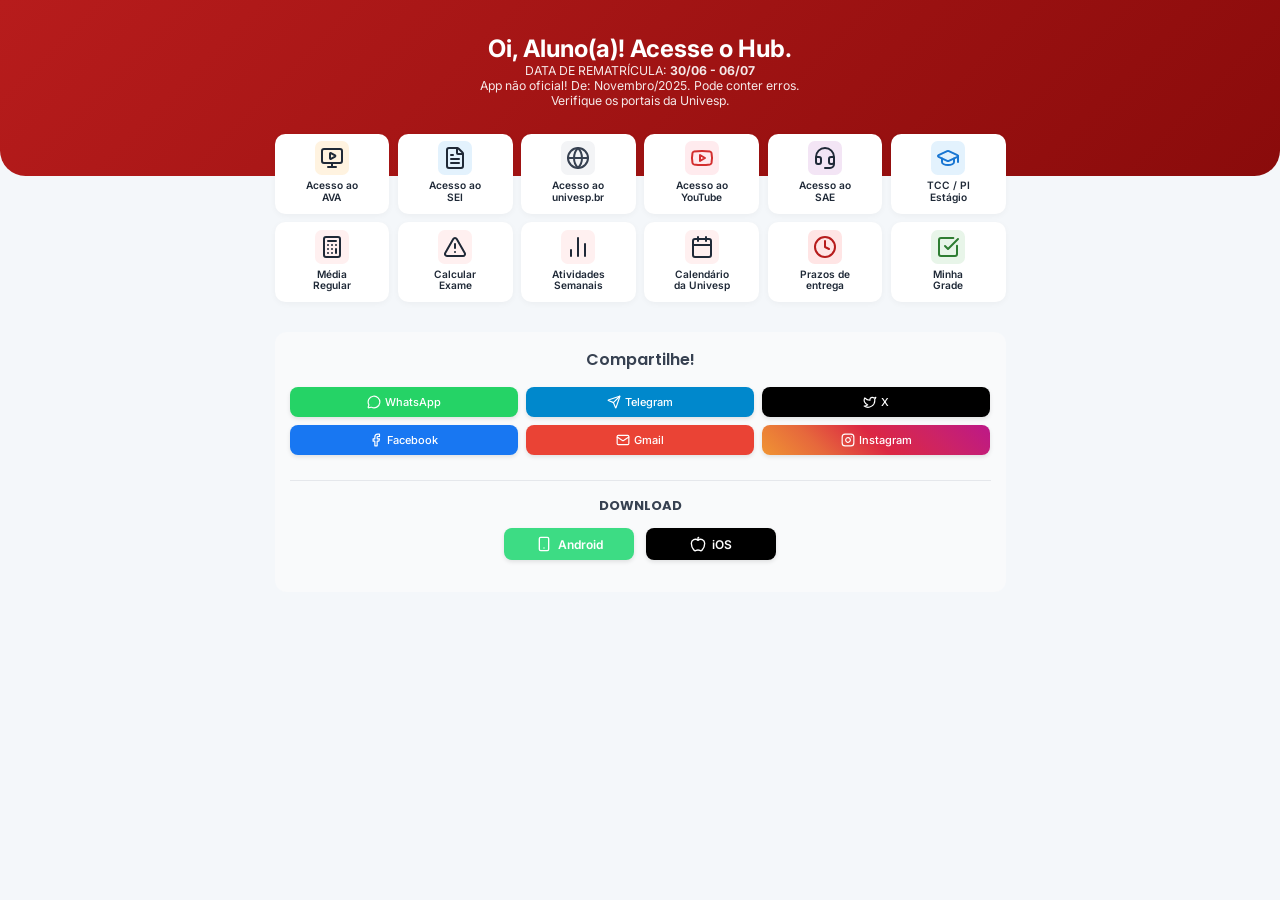
==== UniPWA/index.html @ aabe6426 "Add files via upload" ====
<!DOCTYPE html>
<html lang="pt-br">
<head>
    <meta charset="UTF-8">
    <meta name="viewport" content="width=device-width, initial-scale=1.0">
    
    <title>Univesp Hub | Calculadora, Média Final, AVA, SEI, Exame</title>
    <meta name="description" content="Calculadora de Notas Univesp: Calcule sua média final e nota de exame. Acesse o AVA, SEI.">
    <meta name="keywords" content="Univesp, Calculadora de Notas, Média Final, Exame Univesp, AVA Univesp, SEI Univesp, Ferramentas Acadêmicas, PWA Univesp">
    <meta name="author" content="Estudante Univesp">
    <meta name="robots" content="index, follow">
    
    <link rel="icon" type="image/webp" href="Univesplogo.webp">
    <link rel="apple-touch-icon" href="Univesplogo.webp">
    
    <link rel="manifest" href="manifest.json">
    <meta name="theme-color" content="#b71c1c">

    <meta property="og:type" content="website">
    <meta property="og:url" content="https://univespcalculadora.netlify.app/">
    <meta property="og:title" content="Univesp Hub | Calculadora de Notas e Ferramentas">
    <meta property="og:description" content="Calculadora de Notas Univesp: Calcule sua média final, nota de exame e acesse rapidamente o AVA, SEI e SAE. App não oficial feito por um aluno.">
    <meta property="og:image" content="https://univespcalculadora.netlify.app/Univesplogo.webp">

    <meta property="twitter:card" content="summary_large_image">
    <meta property="twitter:url" content="https://univespcalculadora.netlify.app/">
    <meta property="twitter:title" content="Univesp Hub | Calculadora de Notas e Ferramentas">
    <meta property="twitter:description" content="Calculadora de Notas Univesp: Calcule sua média final, nota de exame e acesse rapidamente o AVA, SEI e SAE. App não oficial.">
    <meta property="twitter:image" content="https://univespcalculadora.netlify.app/Univesplogo.webp">

    <link rel="canonical" href="https://univespcalculadora.netlify.app/">

    <link rel="preconnect" href="https://fonts.googleapis.com">
    <link rel="preconnect" href="https://fonts.gstatic.com" crossorigin>
    <link href="https://fonts.googleapis.com/css2?family=Inter:wght@400;500;600&family=Poppins:wght@500;600;700&display=swap" rel="stylesheet">

    <script src="lucide.js"></script>

    <script src="https://cdn.onesignal.com/sdks/web/v16/OneSignalSDK.page.js" defer></script>

    <link rel="stylesheet" href="main.css">
  
    <script type="application/ld+json">
    {
      "@context": "https://schema.org",
      "@type": "WebApplication",
      "name": "Calculadora de Notas e Ferramentas Univesp (App Não Oficial)",
      "url": "https://univespcalculadora.netlify.app/",
      "image": "https://univespcalculadora.netlify.app/Univesplogo.webp",
      "description": "Aplicativo web progressivo (PWA) e calculadora de notas NÃO OFICIAL para alunos da Univesp, incluindo ferramentas de cálculo de média, exame e links úteis para os portais da instituição.",
      "applicationCategory": "EducationalApplication",
      "operatingSystem": "All",
      "author": { 
        "@type": "Person", 
        "name": "Estudante Univesp" 
      },
      "aggregateRating": {
        "@type": "AggregateRating",
        "ratingValue": "4.8",
        "reviewCount": "250"
      },
      "offers": {
        "@type": "Offer",
        "price": "0",
        "priceCurrency": "BRL"
      }
    }
    </script>

    <script>
      window.OneSignalDeferred = window.OneSignalDeferred || [];
      OneSignalDeferred.push(function(OneSignal) {
        OneSignal.init({
          appId: "c322be8d-cbcd-40a0-b928-5b3fff29e3ed",
          safari_web_id: "web.onesignal.auto.xxxxx",
          notifyButton: {
            enable: true,
            size: 'medium',
            theme: 'default',
            position: 'bottom-right',
            showCredit: false,
            text: {
                'tip.state.unsubscribed': 'Receber lembretes de prazos',
                'tip.state.subscribed': 'Você está inscrito nos lembretes',
                'tip.state.blocked': 'Você bloqueou as notificações',
                'message.action.subscribed': 'Obrigado por se inscrever!',
                'message.action.resubscribed': 'Você está inscrito novamente.',
                'message.action.unsubscribed': 'Você não receberá mais lembretes.',
                'dialog.main.title': 'Gerenciar Notificações',
                'dialog.main.button.subscribe': 'INSCREVER',
                'dialog.main.button.unsubscribe': 'SAIR',
                'dialog.blocked.title': 'Desbloquear Notificações',
                'dialog.blocked.message': 'Siga as instruções para permitir as notificações.'
            }
          },
          allowLocalhostAsSecureOrigin: true,
        });
      });
    </script>

    <script async src="https://www.googletagmanager.com/gtag/js?id=G-JT80KW5HKK"></script>
    <script>
      window.dataLayer = window.dataLayer || [];
      function gtag(){dataLayer.push(arguments);}
      gtag('js', new Date());

      gtag('config', 'G-JT80KW5HKK');

      window.addEventListener('appinstalled', () => {
        gtag('event', 'pwa_install', { 
            'event_category': 'App', 
            'event_label': 'Instalacao_Sucesso',
            'value': 1
        });
      });
    </script>

</head>

<body>
        <h1 style="position: absolute; width: 1px; height: 1px; padding: 0; margin: -1px; overflow: hidden; clip: rect(0, 0, 0, 0); border: 0;">Univesp: Calculadora de Notas e Média</h1>

        <header>
            <h2>Oi, Aluno(a)! Acesse o Hub.</h2>
            <p>DATA DE REMATRÍCULA: <strong> 30/06 - 06/07</strong></p>
            <p>App não oficial! De: Novembro/2025. Pode conter erros. <br> Verifique os portais da Univesp. </p>
        </header>

        <div class="container">
        
        <div class="menu-grid">
            <a href="https://ava.univesp.br/" target="_blank" class="menu-item ava" aria-label="Acessar o AVA Univesp">
                <div class="icon-box"><i data-lucide="monitor-play"></i></div>
                <span>Acesso ao <br> AVA</span>
            </a>
            <a href="https://sei.univesp.br/" target="_blank" class="menu-item sei" aria-label="Acessar o SEI Univesp">
                <div class="icon-box"><i data-lucide="file-text"></i></div>
                <span>Acesso ao <br> SEI</span>
            </a>
            <a href="https://univesp.br/" target="_blank" class="menu-item" aria-label="Acessar o Site da Univesp">
                <div class="icon-box" style="background: #f3f4f6;">
                <i data-lucide="globe" style="color: #374151;"></i>
                </div>
                <span>Acesso ao <br> univesp.br</span>
            </a>

            <a href="https://www.youtube.com/@univesptv/featured" target="_blank"   class="menu-item" aria-label="Acessar o Canal da Univesp TV no YouTube">
                <div class="icon-box" style="background: #ffebee;">
                <i data-lucide="youtube" style="color: #d32f2f;"></i>
                </div>
                <span>Acesso ao <br> YouTube</span>
            </a>
            
            <a href="https://atendimento.univesp.br/sae/portal.html" target="_blank" class="menu-item sae" aria-label="Acessar o Sistema de Atendimento ao Estudante (SAE)">
                <div class="icon-box"><i data-lucide="headset"></i></div>
                <span>Acesso ao <br> SAE</span>
            </a>

            <a href="tcc-pi-estagio.html" class="menu-item" aria-label="Informações sobre TCC, PI e Estágio">
                <div class="icon-box" style="background: #e3f2fd;">
                <i data-lucide="graduation-cap" style="color: #1976d2;"></i>
                </div>
                <span>TCC / PI<br>Estágio<small></small></span>
            </a>

            <a href="media-final.html" class="menu-item" aria-label="Calculadora de Média Regular">
                <div class="icon-box"><i data-lucide="calculator"></i></div>
                <span>Média <br> Regular<small></small></span>
            </a>
            <a href="exame.html" class="menu-item" aria-label="Calculadora para Nota de Exame">
                <div class="icon-box"><i data-lucide="alert-triangle"></i></div>
                <span>Calcular <br> Exame</span>
            </a>
            <a href="porcentagemsemanas.html" class="menu-item" aria-label="Visualizar Pesos Semanais das Atividades">
                <div class="icon-box"><i data-lucide="bar-chart-2"></i></div>
                <span>Atividades <br> Semanais</span>
            </a>
    
            <a href="calendario.html" class="menu-item" aria-label="Acessar o Calendário Acadêmico">
                <div class="icon-box"><i data-lucide="calendar"></i></div>
                <span>Calendário <br> da Univesp</span>
            </a>
            <a href="prazo-final-de-entrega-univesp-alarme-atividades.html" class="menu-item" aria-label="Visualizar Prazos Finais de Entrega">
                <div class="icon-box" style="background: #ffe5e5;"><i data-lucide="clock" style="color: #b71c1c;"></i></div>
                <span>Prazos de <br> entrega<small></small></span>
            </a>

            <a href="minha-grade-de-materias-curso-univesp.html" class="menu-item" aria-label="Visualizar Minha Grade e Progresso">
                <div class="icon-box" style="background: #e8f5e9;"><i data-lucide="check-square" style="color: #2e7d32;"></i></div>
                <span>Minha <br> Grade<small></small></span>
            </a>

        </div>

        <div class="social-share" style="text-align: center; margin: 30px 0 10px 0; padding: 15px; background: #f9fafb; border-radius: 12px;">
            <p style="margin-bottom: 15px; font-weight: 600; color: #374151; font-family: 'Poppins', sans-serif;">Compartilhe!</p>
            <div style="display: grid; grid-template-columns: repeat(3, 1fr); gap: 8px; max-width: 100%; margin: 0 auto;">
                
                <a href="https://api.whatsapp.com/send?text=Confira%20o%20Univesp%20Hub!%20Calculadora%20de%20Notas%20e%20Ferramentas:%20https://univespcalculadora.netlify.app/" target="_blank" style="display: flex; justify-content: center; align-items: center; gap: 4px; padding: 8px 5px; background: #25D366; color: #fff; text-decoration: none; border-radius: 8px; font-weight: 500; font-family: 'Inter', sans-serif; font-size: 11px; box-shadow: 0 2px 4px rgba(0,0,0,0.1); width: 100%; box-sizing: border-box;">
                    <i data-lucide="message-circle" style="width: 14px; height: 14px;"></i> WhatsApp
                </a>
                
                <a href="https://t.me/share/url?url=https://univespcalculadora.netlify.app/&text=Confira%20o%20Univesp%20Hub!%20Calculadora%20de%20Notas%20e%20Ferramentas%20para%20alunos." target="_blank" style="display: flex; justify-content: center; align-items: center; gap: 4px; padding: 8px 5px; background: #0088cc; color: #fff; text-decoration: none; border-radius: 8px; font-weight: 500; font-family: 'Inter', sans-serif; font-size: 11px; box-shadow: 0 2px 4px rgba(0,0,0,0.1); width: 100%; box-sizing: border-box;">
                    <i data-lucide="send" style="width: 14px; height: 14px;"></i> Telegram
                </a>

                <a href="https://twitter.com/intent/tweet?url=https://univespcalculadora.netlify.app/&text=Confira%20o%20Univesp%20Hub!%20Calculadora%20de%20Notas%20e%20Ferramentas%20para%20alunos." target="_blank" style="display: flex; justify-content: center; align-items: center; gap: 4px; padding: 8px 5px; background: #000000; color: #fff; text-decoration: none; border-radius: 8px; font-weight: 500; font-family: 'Inter', sans-serif; font-size: 11px; box-shadow: 0 2px 4px rgba(0,0,0,0.1); width: 100%; box-sizing: border-box;">
                    <i data-lucide="twitter" style="width: 14px; height: 14px;"></i> X
                </a>

                <a href="https://www.facebook.com/sharer/sharer.php?u=https://univespcalculadora.netlify.app/" target="_blank" style="display: flex; justify-content: center; align-items: center; gap: 4px; padding: 8px 5px; background: #1877F2; color: #fff; text-decoration: none; border-radius: 8px; font-weight: 500; font-family: 'Inter', sans-serif; font-size: 11px; box-shadow: 0 2px 4px rgba(0,0,0,0.1); width: 100%; box-sizing: border-box;">
                    <i data-lucide="facebook" style="width: 14px; height: 14px;"></i> Facebook
                </a>

                <a href="mailto:?subject=Dica:%20Univesp%20Hub&body=Oi!%20Dá%20uma%20olhada%20nessa%20Calculadora%20de%20Notas%20e%20Hub%20da%20Univesp:%20https://univespcalculadora.netlify.app/" target="_blank" style="display: flex; justify-content: center; align-items: center; gap: 4px; padding: 8px 5px; background: #EA4335; color: #fff; text-decoration: none; border-radius: 8px; font-weight: 500; font-family: 'Inter', sans-serif; font-size: 11px; box-shadow: 0 2px 4px rgba(0,0,0,0.1); width: 100%; box-sizing: border-box;">
                    <i data-lucide="mail" style="width: 14px; height: 14px;"></i> Gmail
                </a>

                <a href="https://www.instagram.com/" target="_blank" style="display: flex; justify-content: center; align-items: center; gap: 4px; padding: 8px 5px; background: linear-gradient(45deg, #f09433 0%, #e6683c 25%, #dc2743 50%, #cc2366 75%, #bc1888 100%); color: #fff; text-decoration: none; border-radius: 8px; font-weight: 500; font-family: 'Inter', sans-serif; font-size: 11px; box-shadow: 0 2px 4px rgba(0,0,0,0.1); width: 100%; box-sizing: border-box;">
                    <i data-lucide="instagram" style="width: 14px; height: 14px;"></i> Instagram
                </a>
            </div>



            <div style="margin-top: 25px; padding-top: 15px; border-top: 1px solid #e5e7eb;">
                <p style="margin-bottom: 12px; font-weight: 700; color: #374151; font-family: 'Poppins', sans-serif; font-size: 13px; text-transform: uppercase;">Download</p>
                <div style="display: flex; justify-content: center; gap: 12px;">
                    <button id="install-btn" aria-label="Instalar no Android" style="display: flex; justify-content: center; align-items: center; gap: 6px; padding: 8px 16px; background: #3DDC84; color: #fff; border: none; border-radius: 8px; font-weight: 600; font-family: 'Inter', sans-serif; font-size: 12px; box-shadow: 0 2px 4px rgba(0,0,0,0.1); cursor: pointer; width: 130px; flex: 0 0 130px; box-sizing: border-box;">
                        <i data-lucide="smartphone" style="width: 16px; height: 16px;"></i> Android
                    </button>
                    <button id="install-btn" aria-label="Instruções para iOS" style="display: flex; justify-content: center; align-items: center; gap: 6px; padding: 8px 16px; background: #000000; color: #fff; border: none; border-radius: 8px; font-weight: 600; font-family: 'Inter', sans-serif; font-size: 12px; box-shadow: 0 2px 4px rgba(0,0,0,0.1); cursor: pointer; width: 130px; flex: 0 0 130px; box-sizing: border-box;" onclick="alert('Para instalar no iOS:\n\n1. Abra este site no Safari.\n2. Toque no botão Compartilhar (quadrado com uma seta para cima).\n3. Role para baixo e selecione \'Adicionar à Tela de Início\'.\n4. Confirme tocando em \'Adicionar\'.')">
                        <i data-lucide="apple" style="width: 16px; height: 16px;"></i> iOS
                    </button>
                </div>
            </div>


        </div>



        </div>

    <script>
        if (typeof lucide !== 'undefined') {
            lucide.createIcons();
        }

        // Script para fazer o botão de download do Android funcionar (PWA)
        let deferredPrompt = null;
        const installBtn = document.getElementById('install-btn');

        window.addEventListener('beforeinstallprompt', (e) => {
            // Previne o Chrome de mostrar o mini-infobar automaticamente
            e.preventDefault();
            // Salva o evento para ser acionado depois
            deferredPrompt = e;
        });

        installBtn.addEventListener('click', async () => {
            if (deferredPrompt !== null) {
                // Mostra o prompt de instalação
                deferredPrompt.prompt();
                // Aguarda a resposta do usuário
                const { outcome } = await deferredPrompt.userChoice;
                if (outcome === 'accepted') {
                    console.log('Usuário aceitou a instalação do PWA');
                } else {
                    console.log('Usuário recusou a instalação do PWA');
                }
                // Limpa a variável, já que o prompt só pode ser usado uma vez
                deferredPrompt = null;
            } else {
                alert('A instalação direta pelo botão não está disponível neste momento (ou o app já está instalado). Tente instalar pelo menu do seu navegador selecionando "Adicionar à tela inicial".');
            }
        });
    </script>
    
</body>

</html>
---- UniPWA/main.css ----
:root {
    --primary: #b71c1c;
    --primary-gradient: linear-gradient(135deg, #b71c1c 0%, #8a0b0b 100%);
    --secondary: #ff5252;
    --bg-color: #f4f7fa;
    --card-bg: #ffffff;
    --text-main: #1f2937;
    --text-muted: #6b7280;
    --shadow-sm: 0 1.7px 6.8px rgba(0,0,0,0.04); /* 15% a menos */
    --shadow-md: 0 8.5px 25.5px rgba(0,0,0,0.08); /* 15% a menos */
    --radius: 13.6px; /* 16px - 15% */
    --success-bg: #d4edda;
    --success-text: #155724;
    --error-bg: #f8d7da;
    --error-text: #721c24;
}

* { box-sizing: border-box; margin: 0; padding: 0; -webkit-tap-highlight-color: transparent; }

body {
    font-family: 'Inter', sans-serif;
    background-color: var(--bg-color);
    color: var(--text-main);
    min-height: 100vh;
    display: flex;
    flex-direction: column;
    overflow-y: auto; 
}

header {
    background: var(--primary-gradient);
    color: white;
    padding: 34px 20px 68px; /* Redução de 15% */
    border-bottom-left-radius: 25.5px; /* Redução de 15% */
    border-bottom-right-radius: 25.5px; /* Redução de 15% */
    text-align: left;
    position: relative;
    z-index: 1;
}

header h1 { 
    font-family: 'Poppins', sans-serif;
    font-size: 1.4875rem; /* 1.75rem - 15% */
    font-weight: 700;
    margin-bottom: 3.4px; /* Redução de 15% */
    letter-spacing: -0.425px; /* Redução de 15% */
}

header p { opacity: 0.9; font-size: 0.8075rem; /* 0.95rem - 15% */ font-weight: 400; }

/* --- Containers --- */
.container {
    flex: 1;
    padding: 0 17px 17px; /* Redução de 15% */
    max-width: 510px; /* 600px - 15% */
    margin: -34px auto 0; /* -40px - 15% */
    width: 100%;
    position: relative;
    z-index: 2;
}

/* Container específico para calculadoras */
.calc-container {
    background-color: var(--card-bg);
    padding: 21.25px; /* 25px - 15% */
    border-radius: var(--radius);
    box-shadow: var(--shadow-md);
    text-align: center;
    margin-top: 0; 
}

/* --- Menu (Mantido) --- */
#install-btn { 
    display: none; 
    background: #10b981; 
    color: white; 
    border: none; 
    padding: 13.6px; /* 16px - 15% */
    border-radius: var(--radius); 
    width: 100%; 
    margin-bottom: 17px; /* 20px - 15% */
    font-family: 'Poppins', sans-serif; 
    font-weight: 600; 
    cursor: pointer; 
    box-shadow: 0 6.8px 17px rgba(16, 185, 129, 0.3); /* Redução de 15% */
    align-items: center; 
    justify-content: center; 
    gap: 8.5px; /* 10px - 15% */
    transition: transform 0.2s; 
    animation: pulse 2s infinite; 
    font-size: 0.85rem; /* Reduzindo fonte */
}
@keyframes pulse { 0% { box-shadow: 0 0 0 0 rgba(16, 185, 129, 0.4); } 70% { box-shadow: 0 0 0 8.5px rgba(16, 185, 129, 0); } 100% { box-shadow: 0 0 0 0 rgba(16, 185, 129, 0); } }
#install-btn:active { transform: scale(0.98); }

.menu-grid { display: grid; grid-template-columns: repeat(2, 1fr); gap: 13.6px; /* 16px - 15% */ }
.menu-item { 
    background: var(--card-bg); 
    border-radius: var(--radius); 
    padding: 20.4px 13.6px; /* 24px/16px - 15% */
    text-decoration: none; 
    color: var(--text-main); 
    display: flex; 
    flex-direction: column; 
    align-items: center; 
    justify-content: center; 
    box-shadow: var(--shadow-sm); 
    border: 1px solid rgba(255,255,255,0.5); 
    transition: all 0.3s cubic-bezier(0.25, 0.8, 0.25, 1); 
    text-align: center; 
    height: 119px; /* 140px - 15% */
    position: relative; 
    overflow: hidden; 
}
.menu-item:hover { transform: translateY(-4.25px); /* -5px - 15% */ box-shadow: var(--shadow-md); }
.menu-item:active { transform: scale(0.98); }
.icon-box { 
    width: 42.5px; /* 50px - 15% */
    height: 42.5px; /* 50px - 15% */
    background: #fff0f0; 
    border-radius: 11.9px; /* 14px - 15% */
    display: flex; 
    align-items: center; 
    justify-content: center; 
    margin-bottom: 10.2px; /* 12px - 15% */
}
.menu-item i { color: var(--primary); stroke-width: 2.5px; width: 20px; height: 20px; /* Redução nos ícones */ }
.menu-item span { font-weight: 600; font-size: 0.7225rem; /* 0.85rem - 15% */ line-height: 1.3; color: var(--text-main); }
.menu-item small { display: block; font-weight: 400; color: var(--text-muted); font-size: 0.6375rem; /* 0.75rem - 15% */ margin-top: 1.7px; /* 2px - 15% */ }
.menu-item.ava .icon-box { background: #fff3e0; } .menu-item.ava i { color: #f57c00; }
.menu-item.sei .icon-box { background: #e3f2fd; } .menu-item.sei i { color: #1976d2; }
.menu-item.sae .icon-box { background: #f3e5f5; } .menu-item.sae i { color: #9c27b0; }

footer { text-align: center; padding: 25.5px 17px; /* Redução de 15% */ font-size: 0.6375rem; /* 0.75rem - 15% */ color: var(--text-muted); margin-top: auto; }
footer a { color: var(--primary); text-decoration: none; }

@media (min-width: 600px) {
    .menu-grid { grid-template-columns: repeat(3, 1fr); }
    header { text-align: center; padding-bottom: 68px; } /* Ajuste Desktop - 15% */
    .container { margin-top: -42.5px; /* -50px - 15% */ }
}

/* --- Elementos da Calculadora --- */

/* Botão de Ajuda */
.btn-help-link {
    background: none; border: none; color: var(--primary); font-size: 0.7225rem; /* 0.85rem - 15% */ font-weight: 600; cursor: pointer; display: inline-flex; align-items: center; gap: 5.1px; /* 6px - 15% */ margin-bottom: 17px; /* 20px - 15% */ padding: 6.8px 10.2px; /* 8px/12px - 15% */ border-radius: 6.8px; /* 8px - 15% */ background-color: #fff0f0; transition: background 0.2s;
}
.btn-help-link:hover { background-color: #ffe0e0; }

.input-group { text-align: left; margin-bottom: 12.75px; /* 15px - 15% */ }
.input-group label { display: block; font-weight: 600; margin-bottom: 5.1px; /* 6px - 15% */ color: var(--text-main); font-size: 0.765rem; /* 0.9rem - 15% */ }
.input-group input { width: 100%; padding: 11.9px; /* 14px - 15% */ border: 1px solid #e5e7eb; border-radius: 8.5px; /* 10px - 15% */ font-size: 13.6px; /* 16px - 15% */ box-sizing: border-box; background-color: #f9fafb; transition: border-color 0.2s; }
.input-group input:focus { outline: none; border-color: var(--primary); background-color: white; }

.btn-calc, .btn-simular, .btn-back { width: 100%; padding: 11.9px; /* 14px - 15% */ border: none; border-radius: 8.5px; /* 10px - 15% */ font-size: 0.85rem; /* 1rem - 15% */ font-weight: 600; cursor: pointer; margin-top: 8.5px; /* 10px - 15% */ font-family: 'Inter', sans-serif; transition: opacity 0.2s; }
.btn-calc { background-color: var(--primary); color: white; }
.btn-simular { background-color: #ffb74d; color: #4e342e; }
.btn-back { background: transparent; color: var(--text-muted); margin-top: 17px; /* 20px - 15% */ font-size: 0.765rem; /* 0.9rem - 15% */ }
.btn-calc:active, .btn-simular:active { opacity: 0.8; }

#resultado { margin-top: 17px; /* 20px - 15% */ padding: 12.75px; /* 15px - 15% */ border-radius: 8.5px; /* 10px - 15% */ display: none; line-height: 1.5; }
.aprovado { background-color: var(--success-bg); color: var(--success-text); border: 1px solid #c3e6cb; }
.reprovado { background-color: var(--error-bg); color: var(--error-text); border: 1px solid #f5c6cb; }

/* --- MODAL (POPUP) --- */
.modal-overlay { display: none; position: fixed; top: 0; left: 0; width: 100%; height: 100%; background: rgba(0, 0, 0, 0.6); z-index: 1000; align-items: center; justify-content: center; padding: 17px; /* 20px - 15% */ backdrop-filter: blur(3px); }
.modal-content { background: white; width: 100%; max-width: 500px; border-radius: 17px; /* 20px - 15% */ padding: 20.4px; /* 24px - 15% */ position: relative; max-height: 90vh; overflow-y: auto; box-shadow: 0 17px 34px rgba(0,0,0,0.2); /* 20px/40px - 15% */ animation: slideUp 0.3s ease-out; }
@keyframes slideUp { from { transform: translateY(17px); /* 20px - 15% */ opacity: 0; } to { transform: translateY(0); opacity: 1; } }
.modal-header { display: flex; justify-content: space-between; align-items: center; margin-bottom: 13.6px; /* 16px - 15% */ border-bottom: 1px solid #eee; padding-bottom: 8.5px; /* 10px - 15% */ }
.modal-header h3 { font-size: 0.935rem; /* 1.1rem - 15% */ color: var(--text-main); font-weight: 700; }
.close-modal { background: none; border: none; font-size: 1.275rem; /* 1.5rem - 15% */ color: var(--text-muted); cursor: pointer; line-height: 1; }
.modal-body p { margin-bottom: 6.8px; /* 8px - 15% */ font-weight: 600; color: var(--primary); font-size: 0.765rem; /* 0.9rem - 15% */ margin-top: 10.2px; /* 12px - 15% */ }
.tutorial-img { width: 100%; border-radius: 6.8px; /* 8px - 15% */ border: 1px solid #eee; margin-bottom: 4.25px; /* 5px - 15% */ }


/* Botão de Instalar (PWA) */
#install-btn {
    /* Mantido o que foi redefinido no bloco index/style e ajustado em 15% */
    display: none; 
    background: #10b981; 
    color: white;
    border: none;
    padding: 13.6px; /* 16px - 15% */
    border-radius: var(--radius);
    width: 100%;
    margin-bottom: 17px; /* 20px - 15% */
    font-family: 'Poppins', sans-serif;
    font-weight: 600;
    cursor: pointer;
    box-shadow: 0 6.8px 17px rgba(16, 185, 129, 0.3); /* 8px/20px - 15% */
    align-items: center; 
    justify-content: center;
    gap: 8.5px; /* 10px - 15% */
    transition: transform 0.2s;
    animation: pulse 2s infinite;
}

/* Animação de pulso suave */
@keyframes pulse {
    0% { box-shadow: 0 0 0 0 rgba(16, 185, 129, 0.4); }
    70% { box-shadow: 0 0 0 8.5px rgba(16, 185, 129, 0); } /* 10px - 15% */
    100% { box-shadow: 0 0 0 0 rgba(16, 185, 129, 0); }
}

#install-btn:active { transform: scale(0.98); }


/* ================================================== */
/* --- ESTILOS DO BLOCO <style> DENTRO DE index.html --- */
/* (Estes estilos SOBRESCREVEM os de cima se conflitarem, e foram reduzidos em 15%) */
/* ================================================== */

/* Redefinição/Ajuste de Variáveis (index.html) */
:root {
    --primary: #b71c1c;
    --primary-gradient: linear-gradient(135deg, #b71c1c 0%, #8a0b0b 100%);
    --secondary: #ff5252;
    --bg-color: #f4f7fa;
    --card-bg: #ffffff;
    --text-main: #1f2937;
    --text-muted: #6b7280;
    --shadow-sm: 0 1.7px 6.8px rgba(0,0,0,0.04);
    --shadow-md: 0 8.5px 25.5px rgba(0,0,0,0.08);
    --radius: 10.2px; /* 12px - 15% */
    --success-bg: #d4edda;
    --success-text: #155724;
    --error-bg: #f8d7da;
    --error-text: #721c24;
}

* { box-sizing: border-box; margin: 0; padding: 0; -webkit-tap-highlight-color: transparent; }

body {
    font-family: 'Inter', sans-serif;
    background-color: var(--bg-color);
    color: var(--text-main);
    min-height: 100vh;
    display: flex;
    flex-direction: column;
}

/* --- Header (Ajustado) --- */
header {
    background: var(--primary-gradient);
    color: white;
    padding: 34px 20.4px 68px; /* 40px/24px/80px - 15% */ 
    border-bottom-left-radius: 25.5px; /* 30px - 15% */
    border-bottom-right-radius: 25.5px; /* 30px - 15% */
    text-align: center; /* Centralizei para ficar igual PC */
    position: relative;
    z-index: 1;
}

header h1 { 
    font-family: 'Poppins', sans-serif;
    font-size: 1.275rem; /* 1.5rem - 15% */ 
    font-weight: 700;
    margin-bottom: 3.4px; /* 4px - 15% */
    letter-spacing: -0.425px; /* -0.5px - 15% */
}

header p { opacity: 0.9; font-size: 0.765rem; /* 0.9rem - 15% */ font-weight: 400; }

/* --- Containers (Ajustado) --- */
.container {
    flex: 1;
    padding: 0 8.5px 17px; /* 10px/20px - 15% */
    max-width: 765px; /* 900px - 15% */
    margin: -34px auto 0; /* -40px - 15% */
    width: 100%;
    position: relative;
    z-index: 2;
}

.calc-container {
    background-color: var(--card-bg);
    padding: 17px; /* 20px - 15% */
    border-radius: var(--radius);
    box-shadow: var(--shadow-md);
    text-align: center;
    margin-top: 0; 
}

/* --- MENU GRID (AGORA FIXO EM 6 COLUNAS E MENOR - SOBRESCRITA) --- */
.menu-grid { 
    display: grid; 
    grid-template-columns: repeat(6, 1fr); /* ALTERAÇÃO: 6 colunas SEMPRE */
    gap: 4.25px; /* 5px - Redução */
}

.menu-item { 
    background: var(--card-bg); 
    border-radius: var(--radius); 
    padding: 5.1px 2.55px; /* Redução para caber 6 colunas */
    text-decoration: none; 
    color: var(--text-main); 
    display: flex; 
    flex-direction: column; 
    align-items: center; 
    justify-content: flex-start; /* Alinha no topo */
    box-shadow: var(--shadow-sm); 
    border: 1px solid rgba(255,255,255,0.5); 
    transition: all 0.3s cubic-bezier(0.25, 0.8, 0.25, 1); 
    text-align: center; 
    height: 68px; /* Redução para caber 6 colunas */
    position: relative; 
    overflow: hidden; 
}

.menu-item:hover { transform: translateY(-2px); /* Redução */ box-shadow: var(--shadow-md); }
.menu-item:active { transform: scale(0.98); }

/* Caixa do ícone pequena para caber 6 colunas */
.icon-box { 
    width: 25.5px; /* 30px - Redução */
    height: 25.5px; /* 30px - Redução */
    background: #fff0f0; 
    border-radius: 6.8px; /* 8px - Redução */
    display: flex; 
    align-items: center; 
    justify-content: center; 
    margin-bottom: 4.25px; /* 5px - Redução */
    transition: background 0.3s; 
}

/* Ícone SVG pequeno para caber 6 colunas */
.menu-item i { 
    color: var(--primary); 
    stroke-width: 2.5px;
    width: 11.9px; /* 14px - Redução */
    height: 11.9px; /* 14px - Redução */ 
}

/* Texto pequeno para não quebrar com 6 colunas */
.menu-item span { 
    font-weight: 600; 
    font-size: 0.51rem; /* 0.6rem - Redução */
    line-height: 1.1; 
    color: var(--text-main); 
    word-break: break-word; 
}

.menu-item small { 
    display: none; /* Escondi o subtítulo (small) para caber 6 colunas no celular */
}

/* Cores */
.menu-item.ava .icon-box { background: #fff3e0; } .menu-item.ava i { color: #f57c00; }
.menu-item.sei .icon-box { background: #e3f2fd; } .menu-item.sei i { color: #1976d2; }
.menu-item.sae .icon-box { background: #f3e5f5; } .menu-item.sae i { color: #9c27b0; }

footer { text-align: center; padding: 25.5px 17px; /* 30px/20px - 15% */ font-size: 0.6375rem; /* 0.75rem - 15% */ color: var(--text-muted); margin-top: auto; }
footer a { color: var(--primary); text-decoration: none; }


/* --- Media Query para Desktop/Tablet (AJUSTADO PARA 6 COLUNAS) --- */
@media (min-width: 600px) {
    .menu-grid {
        grid-template-columns: repeat(6, 1fr); /* Mantenho 6 colunas */
        gap: 8.5px; /* 10px - Ajustado */
    }
    .container { 
        margin-top: -42.5px; /* -50px - 15% */ 
        padding: 0 17px 17px; /* 20px - 15% */
    }
    .menu-item {
        height: 80px; /* 90px - 15% */
        padding: 6.8px; /* 8px - Ajustado */
    }

    .icon-box { 
        width: 34px; /* 40px - Ajustado */
        height: 34px; /* 40px - Ajustado */
        margin-bottom: 5.1px; /* 6px - Ajustado */
    }

    .menu-item i { 
        width: 15.3px; /* 18px - Ajustado */
        height: 15.3px; /* 18px - Ajustado */ 
    }
    
    .menu-item span {
        font-size: 0.6375rem; /* 0.75rem - Ajustado */
    }
    
    /* Reabilita o texto pequeno no desktop */
    .menu-item small {
        display: block; 
        font-size: 0.45rem; /* 0.6rem - Ajustado */
        color: var(--text-muted);
        margin-top: 1.5px; /* 2px - Ajustado */
    }
}

/* --- Alerta Fixo (Exclusivo do index) --- */
.alert-box-static {
    background-color: #ffebee;
    border: 1px solid #ffcdd2;
    border-radius: var(--radius);
    padding: 17px; /* 20px - 15% */
    margin-top: 25.5px; /* 30px - 15% */
    text-align: center;
    color: #b71c1c;
    box-shadow: var(--shadow-sm);
}

.alert-title {
    display: flex;
    align-items: center;
    justify-content: center;
    gap: 6.8px; /* 8px - 15% */
    font-weight: 700;
    font-size: 0.935rem; /* 1.1rem - 15% */
    margin-bottom: 8.5px; /* 10px - 15% */
    color: #b71c1c;
}

/* Botão Instalar (Redefinido/Ajustado) */
#install-btn {
    display: none; 
    background: #10b981; 
    color: white;
    border: none;
    padding: 13.6px; /* 16px - 15% */
    border-radius: var(--radius);
    width: 100%;
    margin-bottom: 17px; /* 20px - 15% */
    font-family: 'Poppins', sans-serif;
    font-weight: 600;
    cursor: pointer;
    box-shadow: 0 6.8px 17px rgba(16, 185, 129, 0.3); /* 8px/20px - 15% */
    align-items: center; 
    justify-content: center;
    gap: 8.5px; /* 10px - 15% */
    transition: transform 0.2s;
    animation: pulse 2s infinite;
}

@keyframes pulse {
    0% { box-shadow: 0 0 0 0 rgba(16, 185, 129, 0.4); }
    70% { box-shadow: 0 0 0 8.5px rgba(16, 185, 129, 0); } /* 10px - 15% */
    100% { box-shadow: 0 0 0 0 rgba(16, 185, 129, 0); }
}

#install-btn:active { transform: scale(0.98); }

/* --- Estilos do Aviso (Injetados via JS no index.html) --- */
/* Estes devem ser mantidos, pois são usados no JS do index, e ajustados em 15% */

#aviso-overlay {
    position: fixed;
    top: 0;
    left: 0;
    width: 100%;
    height: 100%;
    background-color: rgba(0, 0, 0, 0.9);
    z-index: 9999;
    display: flex;
    justify-content: center;
    align-items: center;
    backdrop-filter: blur(5px);
}

#aviso-box {
    background: white;
    padding: 21.25px; /* 25px - 15% */
    border-radius: 12.75px; /* 15px - 15% */
    max-width: 90%;
    width: 340px; /* 400px - 15% */
    text-align: center;
    box-shadow: 0 3.4px 12.75px rgba(0,0,0,0.3); /* 4px/15px - 15% */
    font-family: sans-serif;
    animation: surgir 0.3s ease-out;
}

#aviso-box h2 {
    color: #d32f2f;
    margin-top: 0;
}

#aviso-box p {
    color: #333;
    font-size: 11.9px; /* 14px - 15% */
    line-height: 1.5;
    margin-bottom: 17px; /* 20px - 15% */
}

.btn-aviso {
    padding: 8.5px 17px; /* 10px/20px - 15% */
    border: none;
    border-radius: 6.8px; /* 8px - 15% */
    cursor: pointer;
    font-weight: bold;
    font-size: 11.9px; /* 14px - 15% */
    margin: 4.25px; /* 5px - 15% */
    transition: 0.2s;
}

#btn-concordo {
    background-color: #d32f2f;
    color: white;
}

#btn-nao-concordo {
    background-color: #e0e0e0;
    color: #333;
}

@keyframes surgir {
    from { transform: scale(0.68); /* 0.8 - 15% */ opacity: 0; }
    to { transform: scale(1); opacity: 1; }
}
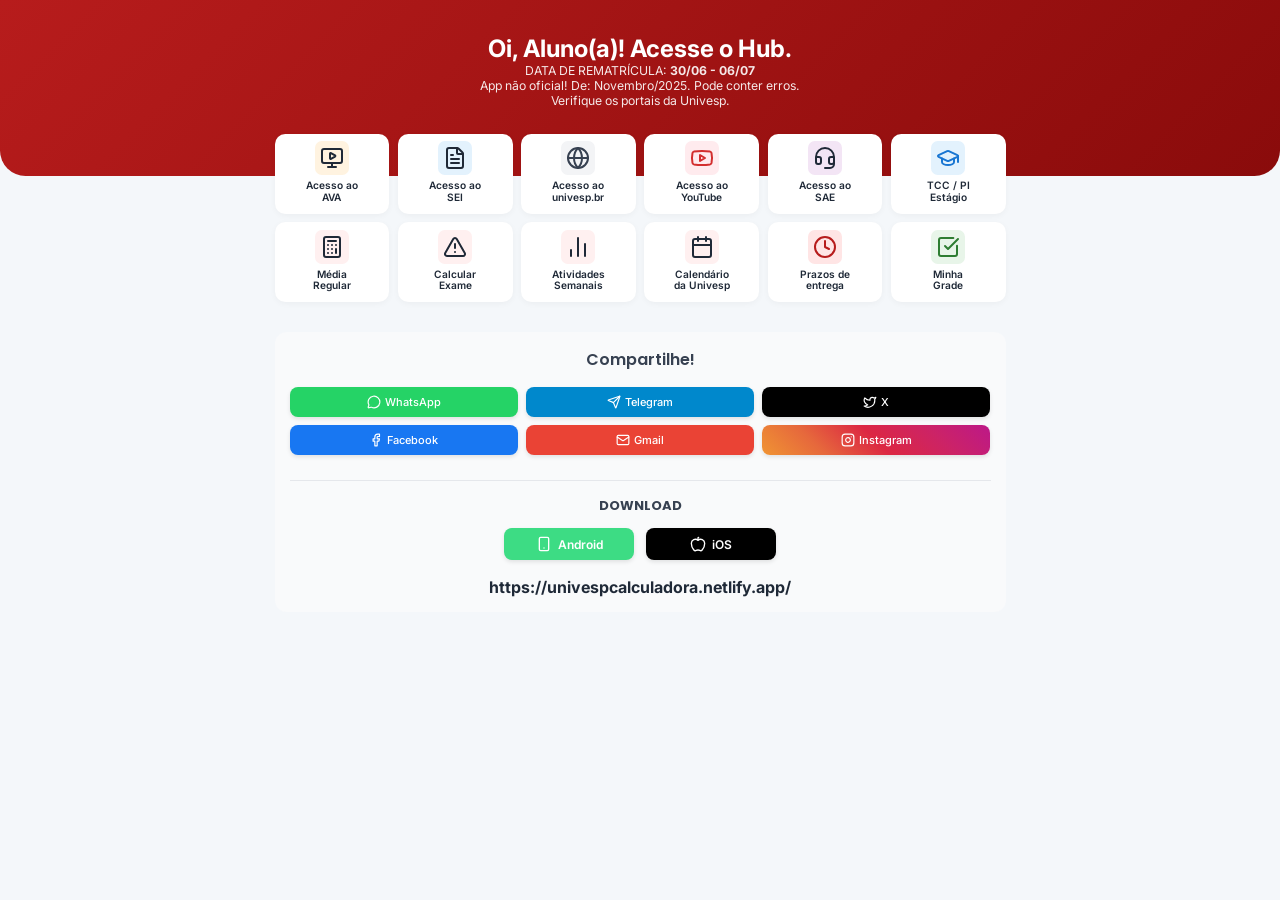
==== commit b180b707: "Add files via upload" ====
--- a/UniPWA/index.html
+++ b/UniPWA/index.html
@@ -235,6 +235,8 @@
                 </div>
             </div>
 
+            <p><strong>https://univespcalculadora.netlify.app/</p>
+
 
         </div>
 
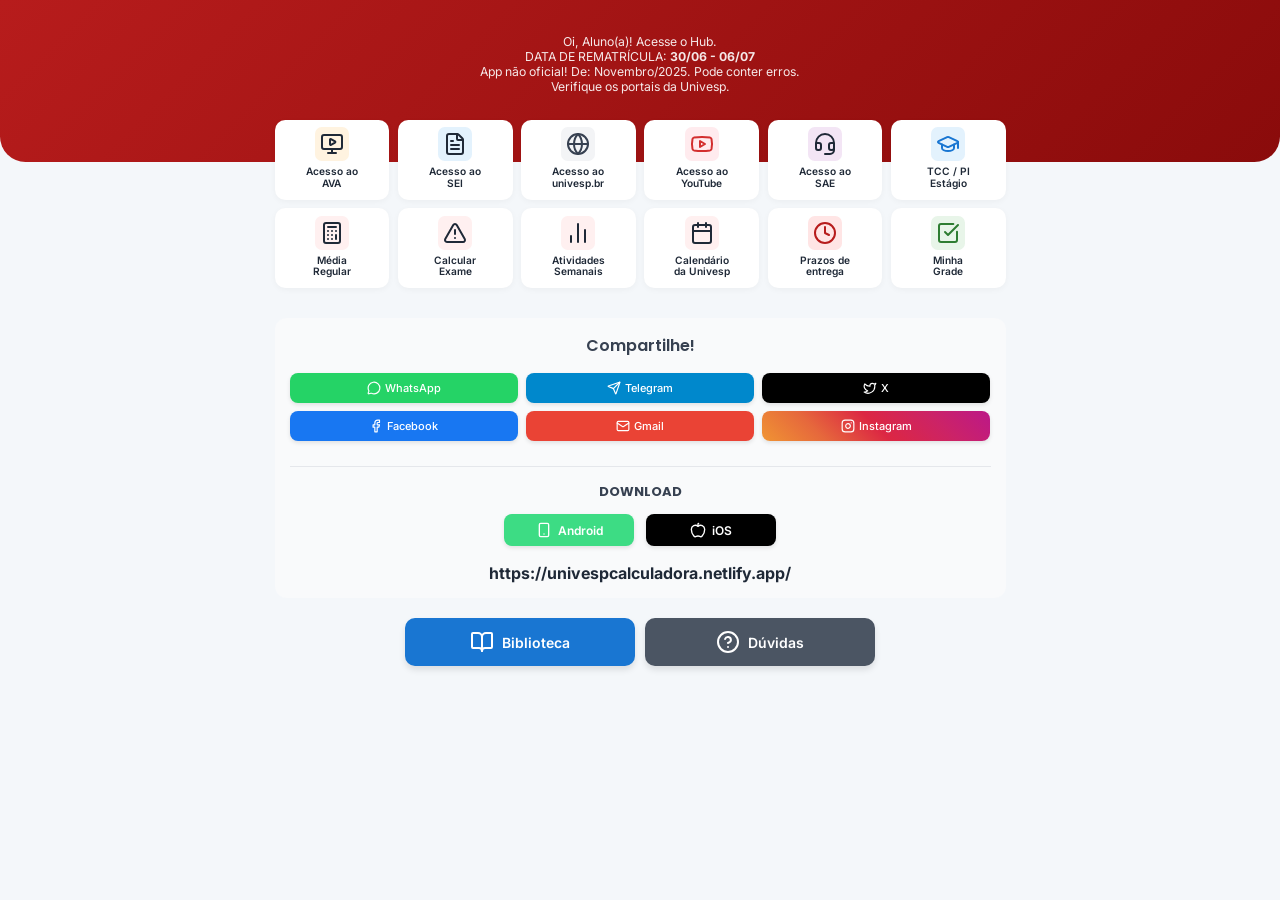
==== commit 0c3d147f: "Add files via upload" ====
--- a/UniPWA/index.html
+++ b/UniPWA/index.html
@@ -39,6 +39,58 @@
     <script src="https://cdn.onesignal.com/sdks/web/v16/OneSignalSDK.page.js" defer></script>
 
     <link rel="stylesheet" href="main.css">
+    
+    <style>
+        /* Estilos adicionais para os novos botões e accordion */
+        .extra-footer-buttons {
+            display: flex;
+            justify-content: center;
+            gap: 10px;
+            margin: 20px auto 40px auto;
+            max-width: 500px;
+            padding: 0 15px;
+        }
+        .btn-extra {
+            flex: 1;
+            display: flex;
+            align-items: center;
+            justify-content: center;
+            gap: 8px;
+            padding: 12px;
+            border-radius: 10px;
+            font-family: 'Inter', sans-serif;
+            font-size: 14px;
+            font-weight: 600;
+            text-decoration: none;
+            cursor: pointer;
+            border: none;
+            transition: transform 0.2s;
+            box-shadow: 0 4px 6px rgba(0,0,0,0.1);
+        }
+        .btn-extra:active { transform: scale(0.95); }
+        .btn-biblio { background: #1976d2; color: #fff; }
+        .btn-faq { background: #4b5563; color: #fff; }
+
+        .accordion-box {
+            display: none;
+            margin: 0 15px 30px 15px;
+            padding: 20px;
+            background: #ffffff;
+            border: 1px solid #e5e7eb;
+            border-radius: 12px;
+            text-align: left;
+            font-family: 'Inter', sans-serif;
+            animation: slideDown 0.3s ease-out;
+        }
+        @keyframes slideDown {
+            from { opacity: 0; transform: translateY(-10px); }
+            to { opacity: 1; transform: translateY(0); }
+        }
+        .accordion-box h3 { color: #b71c1c; margin-bottom: 15px; font-family: 'Poppins', sans-serif; border-bottom: 2px solid #f3f4f6; padding-bottom: 5px; }
+        .accordion-box h4 { margin-top: 15px; color: #1f2937; font-size: 15px; }
+        .accordion-box p, .accordion-box li { color: #4b5563; font-size: 13px; line-height: 1.6; }
+        .accordion-box ul { padding-left: 18px; margin-top: 5px; }
+    </style>
   
     <script type="application/ld+json">
     {
@@ -121,7 +173,7 @@
         <h1 style="position: absolute; width: 1px; height: 1px; padding: 0; margin: -1px; overflow: hidden; clip: rect(0, 0, 0, 0); border: 0;">Univesp: Calculadora de Notas e Média</h1>
 
         <header>
-            <h2>Oi, Aluno(a)! Acesse o Hub.</h2>
+            <p><stron>Oi, Aluno(a)! Acesse o Hub.</p>
             <p>DATA DE REMATRÍCULA: <strong> 30/06 - 06/07</strong></p>
             <p>App não oficial! De: Novembro/2025. Pode conter erros. <br> Verifique os portais da Univesp. </p>
         </header>
@@ -240,13 +292,58 @@
 
         </div>
 
-
+        <div class="extra-footer-buttons">
+            <a href="https://www.bvirtual.com.br/" target="_blank" class="btn-extra btn-biblio">
+                <i data-lucide="book-open"></i> Biblioteca
+            </a>
+            <button class="btn-extra btn-faq" onclick="toggleAccordion()">
+                <i data-lucide="help-circle"></i> Dúvidas
+            </button>
+        </div>
+
+        <div id="accordion-info" class="accordion-box">
+            <h3>Sobre o UniHub</h3>
+            <p>O <strong>UniHub</strong> é um facilitador acadêmico projetado para centralizar sua rotina na Univesp em um único lugar, economizando tempo e evitando a perda de prazos.</p>
+            
+            <h4>O que você encontra aqui:</h4>
+            <ul>
+                <li><strong>Acesso Direto:</strong> AVA, SEI, Site Oficial, YouTube Univesp e SAE.</li>
+                <li><strong>Acadêmico:</strong> Resumos de TCC, informações de PI e Estágio.</li>
+                <li><strong>Calculadoras:</strong> Média Final, Semanal e simulador de Exame.</li>
+                <li><strong>Organização:</strong> Calendário, montagem de grade, anotação de notas e alarmes de entrega.</li>
+            </ul>
+
+            <h4>Glossário de Termos:</h4>
+            <ul>
+                <li><strong>AVA:</strong> Ambiente Virtual de Aprendizagem (onde as aulas acontecem).</li>
+                <li><strong>SEI:</strong> Sistema Escolar Integrado (gestão de notas e documentos).</li>
+                <li><strong>SAE:</strong> Sistema de Atendimento ao Estudante (suporte e chamados).</li>
+                <li><strong>REA:</strong> Recurso Educacional Aberto (materiais extras).</li>
+                <li><strong>Eixo:</strong> O núcleo temático do seu curso (ex: Computação, Negócios).</li>
+                <li><strong>DP / RE:</strong> Dependência ou Reprovação em uma disciplina.</li>
+                <li><strong>Trancamento:</strong> Pausa oficial na matrícula por tempo determinado.</li>
+            </ul>
+
+            <h4>O que é um PWA?</h4>
+            <p>PWA (Progressive Web App) é uma tecnologia que permite que este site funcione como um aplicativo no seu celular sem ocupar espaço de memória exagerado. Ele funciona offline em algumas partes e pode ser instalado direto pelo navegador.</p>
+        </div>
 
         </div>
 
     <script>
         if (typeof lucide !== 'undefined') {
             lucide.createIcons();
+        }
+
+        // Função para o Accordion de Dúvidas
+        function toggleAccordion() {
+            const box = document.getElementById('accordion-info');
+            if (box.style.display === 'block') {
+                box.style.display = 'none';
+            } else {
+                box.style.display = 'block';
+                box.scrollIntoView({ behavior: 'smooth' });
+            }
         }
 
         // Script para fazer o botão de download do Android funcionar (PWA)
@@ -281,4 +378,4 @@
     
 </body>
 
-</html>+</html>
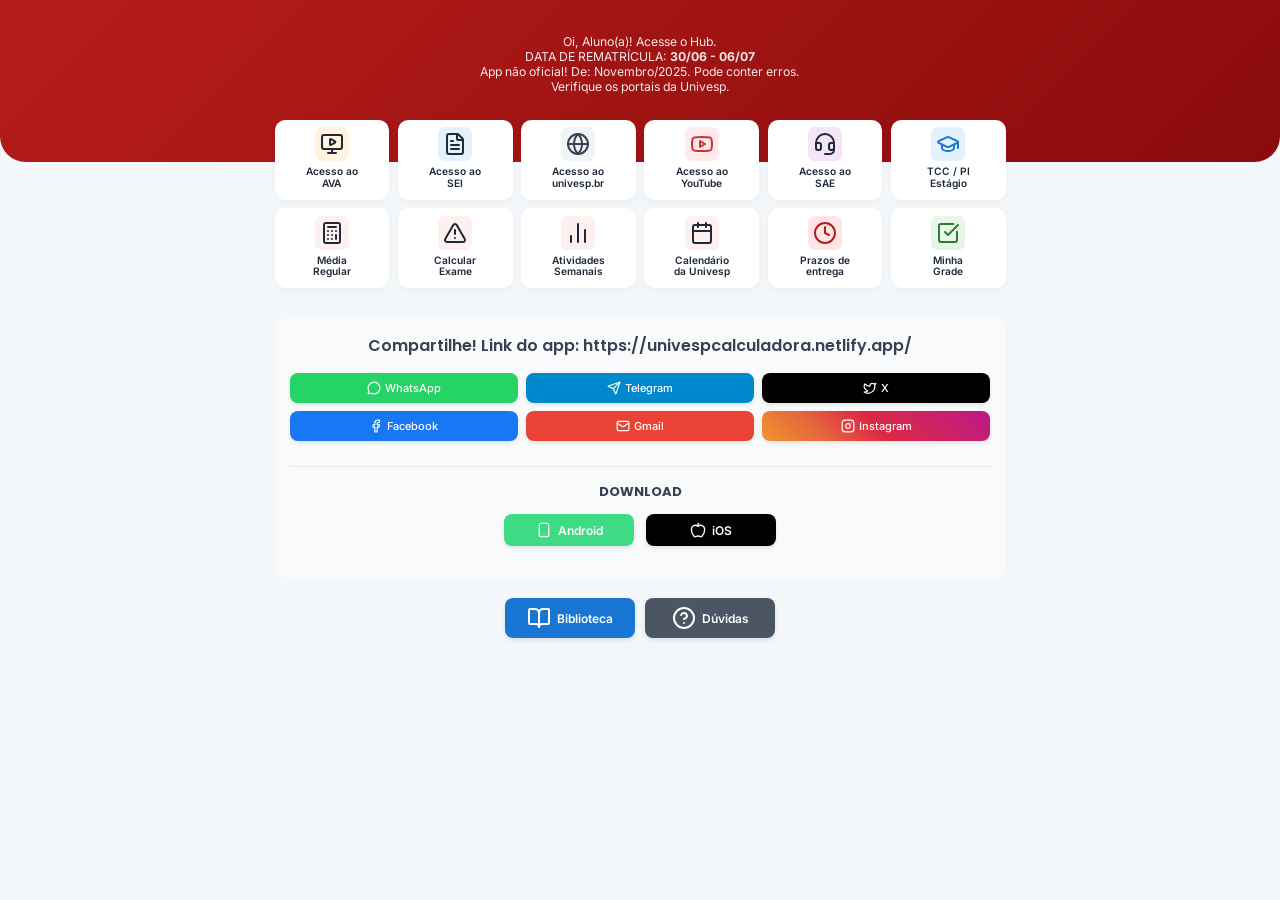
==== commit 5d386bc9: "Add files via upload" ====
--- a/UniPWA/index.html
+++ b/UniPWA/index.html
@@ -51,21 +51,23 @@
             padding: 0 15px;
         }
         .btn-extra {
-            flex: 1;
+            width: 130px;
+            flex: 0 0 130px;
+            box-sizing: border-box;
             display: flex;
             align-items: center;
             justify-content: center;
-            gap: 8px;
-            padding: 12px;
-            border-radius: 10px;
+            gap: 6px;
+            padding: 8px 16px;
+            border-radius: 8px;
             font-family: 'Inter', sans-serif;
-            font-size: 14px;
+            font-size: 12px;
             font-weight: 600;
             text-decoration: none;
             cursor: pointer;
             border: none;
             transition: transform 0.2s;
-            box-shadow: 0 4px 6px rgba(0,0,0,0.1);
+            box-shadow: 0 2px 4px rgba(0,0,0,0.1);
         }
         .btn-extra:active { transform: scale(0.95); }
         .btn-biblio { background: #1976d2; color: #fff; }
@@ -245,7 +247,7 @@
         </div>
 
         <div class="social-share" style="text-align: center; margin: 30px 0 10px 0; padding: 15px; background: #f9fafb; border-radius: 12px;">
-            <p style="margin-bottom: 15px; font-weight: 600; color: #374151; font-family: 'Poppins', sans-serif;">Compartilhe!</p>
+            <p style="margin-bottom: 15px; font-weight: 600; color: #374151; font-family: 'Poppins', sans-serif;">Compartilhe! Link do app: https://univespcalculadora.netlify.app/ </p>
             <div style="display: grid; grid-template-columns: repeat(3, 1fr); gap: 8px; max-width: 100%; margin: 0 auto;">
                 
                 <a href="https://api.whatsapp.com/send?text=Confira%20o%20Univesp%20Hub!%20Calculadora%20de%20Notas%20e%20Ferramentas:%20https://univespcalculadora.netlify.app/" target="_blank" style="display: flex; justify-content: center; align-items: center; gap: 4px; padding: 8px 5px; background: #25D366; color: #fff; text-decoration: none; border-radius: 8px; font-weight: 500; font-family: 'Inter', sans-serif; font-size: 11px; box-shadow: 0 2px 4px rgba(0,0,0,0.1); width: 100%; box-sizing: border-box;">
@@ -286,9 +288,6 @@
                     </button>
                 </div>
             </div>
-
-            <p><strong>https://univespcalculadora.netlify.app/</p>
-
 
         </div>
 
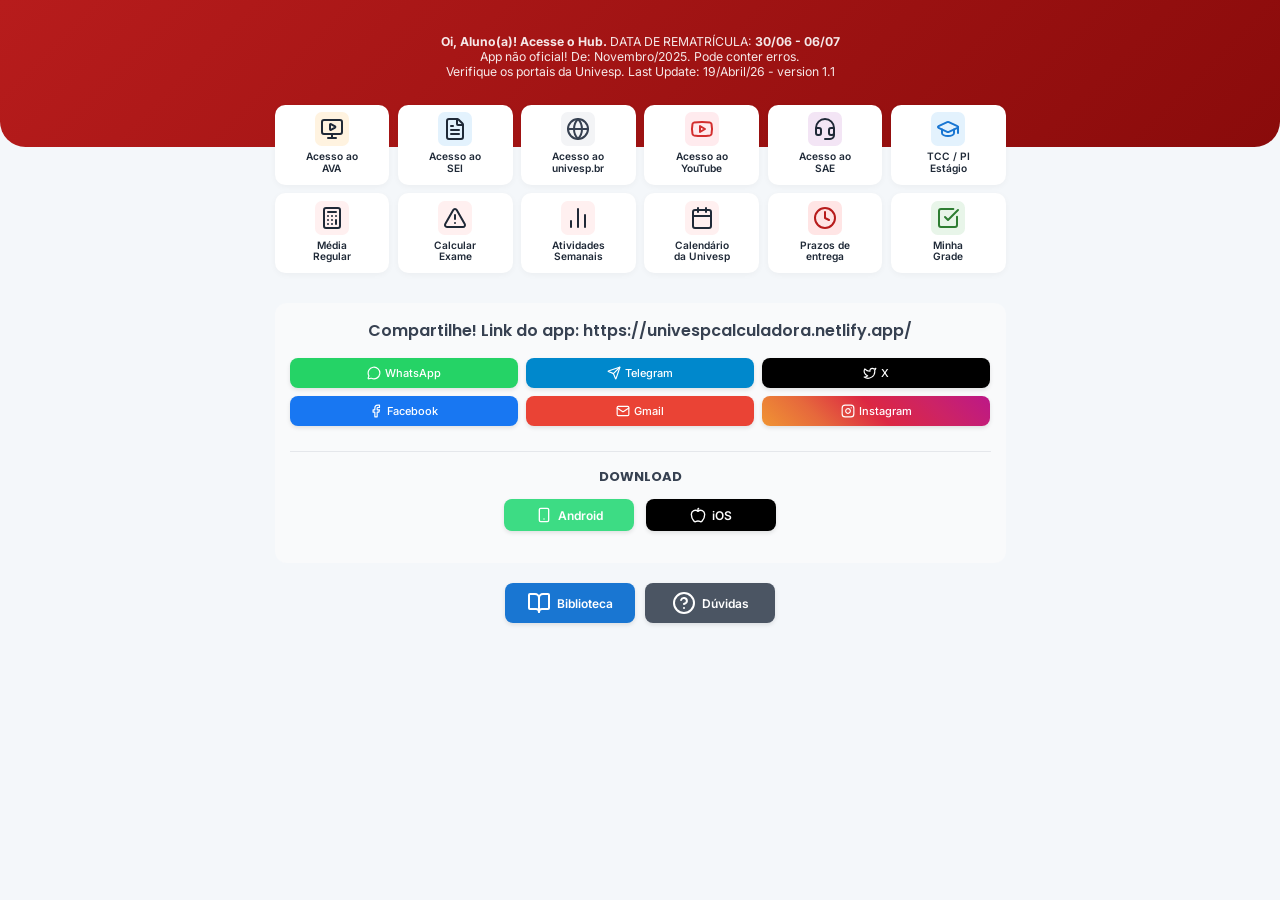
==== commit ddeabd17: "Add files via upload" ====
--- a/UniPWA/index.html
+++ b/UniPWA/index.html
@@ -175,9 +175,8 @@
         <h1 style="position: absolute; width: 1px; height: 1px; padding: 0; margin: -1px; overflow: hidden; clip: rect(0, 0, 0, 0); border: 0;">Univesp: Calculadora de Notas e Média</h1>
 
         <header>
-            <p><stron>Oi, Aluno(a)! Acesse o Hub.</p>
-            <p>DATA DE REMATRÍCULA: <strong> 30/06 - 06/07</strong></p>
-            <p>App não oficial! De: Novembro/2025. Pode conter erros. <br> Verifique os portais da Univesp. </p>
+            <p><strong>Oi, Aluno(a)! Acesse o Hub.</strong> DATA DE REMATRÍCULA: <strong> 30/06 - 06/07</strong></p>
+            <p>App não oficial! De: Novembro/2025. Pode conter erros. <br> Verifique os portais da Univesp. Last Update: 19/Abril/26 - version 1.1 </p>
         </header>
 
         <div class="container">
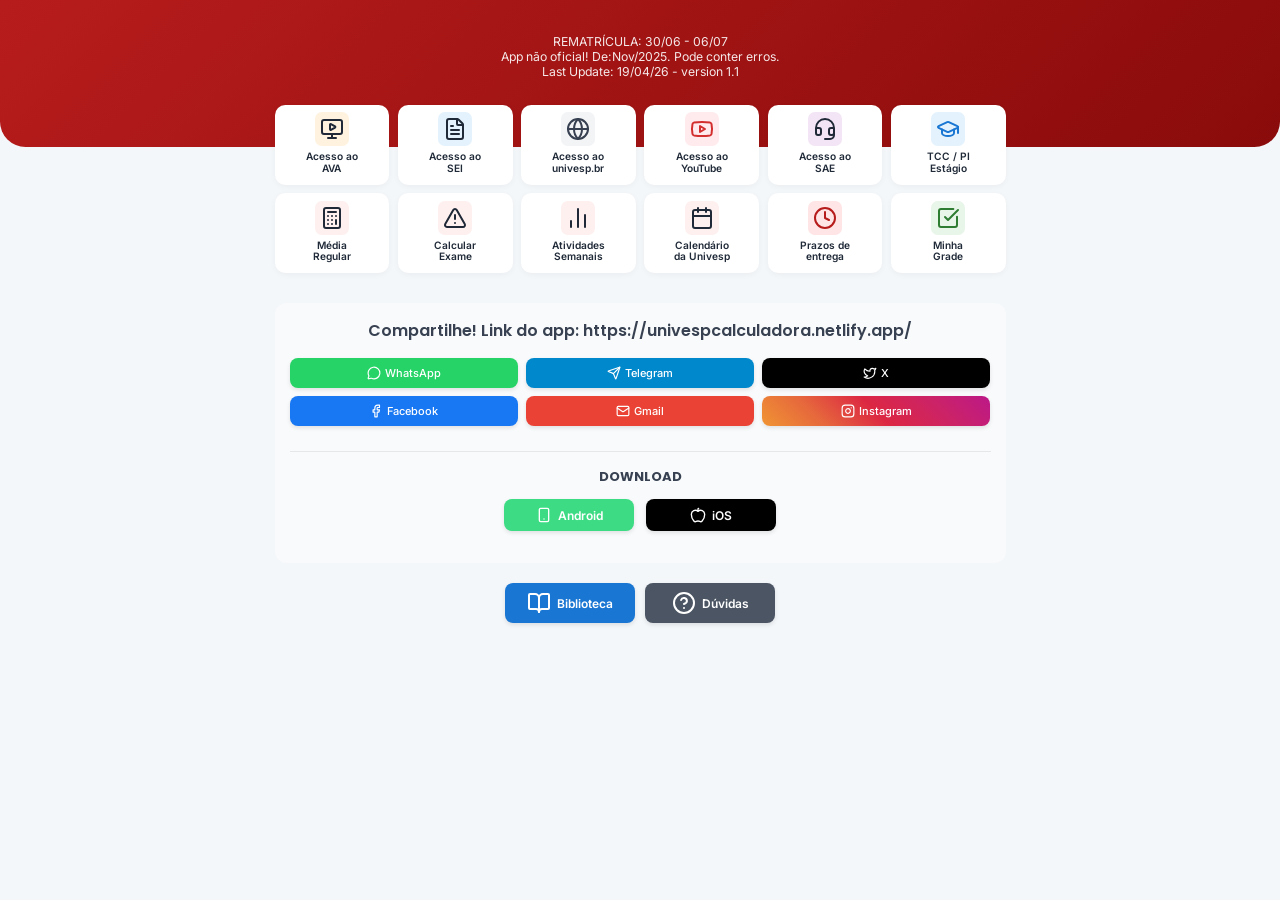
==== commit 0c23dd3b: "Add files via upload" ====
--- a/UniPWA/index.html
+++ b/UniPWA/index.html
@@ -172,11 +172,12 @@
 </head>
 
 <body>
-        <h1 style="position: absolute; width: 1px; height: 1px; padding: 0; margin: -1px; overflow: hidden; clip: rect(0, 0, 0, 0); border: 0;">Univesp: Calculadora de Notas e Média</h1>
+        <h1 style="position: absolute; width: 1px; height: 1px; padding: 0; margin: -1px; overflow: hidden; clip: rect(0, 0, 0, 0); border: 0;">Univesp: Calculadora de Notas e Média final, semanal, exame</h1>
 
         <header>
-            <p><strong>Oi, Aluno(a)! Acesse o Hub.</strong> DATA DE REMATRÍCULA: <strong> 30/06 - 06/07</strong></p>
-            <p>App não oficial! De: Novembro/2025. Pode conter erros. <br> Verifique os portais da Univesp. Last Update: 19/Abril/26 - version 1.1 </p>
+            <p>REMATRÍCULA: 30/06 - 06/07</p>
+            <p>App não oficial! De:Nov/2025. Pode conter erros.</p>
+            <p>Last Update: 19/04/26 - version 1.1 </p>
         </header>
 
         <div class="container">
@@ -377,3 +378,4 @@
 </body>
 
 </html>
+
